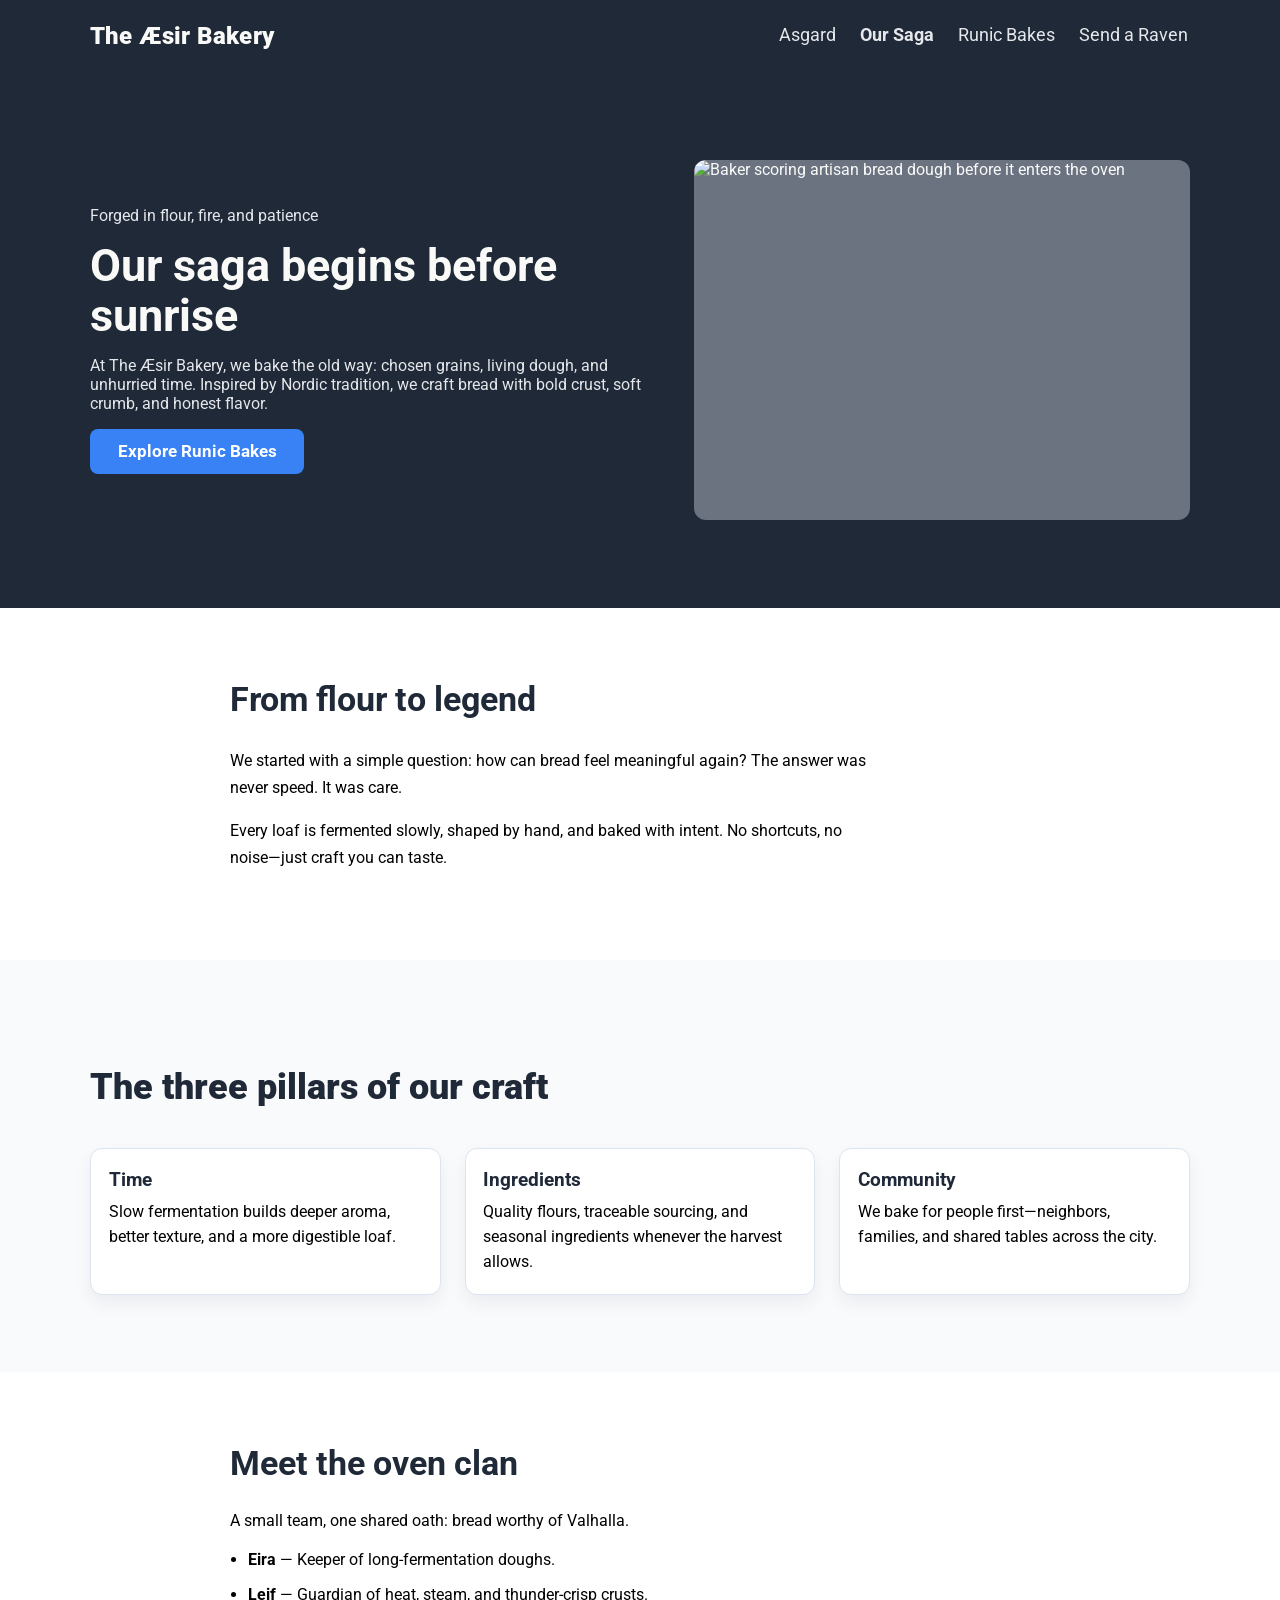
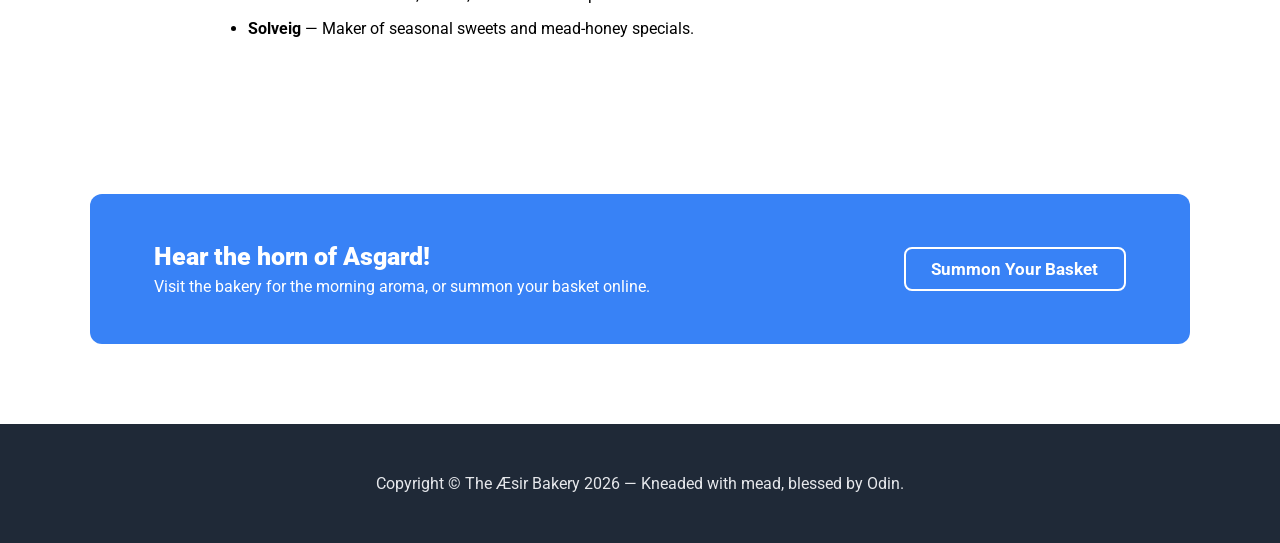
==== about.html @ 73070829 "about + css" ====
<!DOCTYPE html>
<html lang="en">

<head>
    <meta charset="UTF-8">
    <meta name="viewport" content="width=device-width, initial-scale=1.0">
    <title>The Æsir Bakery - Our Saga</title>
    <meta name="description"
        content="Discover the story of The Æsir Bakery: Nordic-inspired craft, slow fermentation, and handcrafted bread worthy of Valhalla.">
    <link rel="stylesheet" href="./assets/css/style.css">
</head>

<body>
    <a class="skip-link" href="#main-content">Skip to main content</a>

    <header class="header">
        <div class="container header-inner">
            <div class="logo">The Æsir Bakery</div>

            <input type="checkbox" id="menu-toggle" class="menu-toggle">

            <label for="menu-toggle" class="burger" aria-label="Open or close the menu">
                <span></span>
                <span></span>
                <span></span>
            </label>

            <nav class="nav" aria-label="Main navigation">
                <ul>
                    <li><a href="index.html">Asgard</a></li>
                    <li><a class="active" href="about.html" aria-current="page">Our Saga</a></li>
                    <li><a href="menu.html">Runic Bakes</a></li>
                    <li><a href="contact.html">Send a Raven</a></li>
                </ul>
            </nav>

            <label for="menu-toggle" class="backdrop" aria-hidden="true"></label>
        </div>
    </header>

    <main id="main-content">
        <section class="about-hero" aria-labelledby="about-hero-title">
            <div class="container about-hero-flex">
                <div class="about-hero-content">
                    <p class="eyebrow">Forged in flour, fire, and patience</p>
                    <h1 id="about-hero-title">Our saga begins before sunrise</h1>
                    <p>
                        At The Æsir Bakery, we bake the old way: chosen grains, living dough, and unhurried time.
                        Inspired by Nordic tradition, we craft bread with bold crust, soft crumb, and honest flavor.
                    </p>
                    <a href="menu.html" class="btn-blue">Explore Runic Bakes</a>
                </div>

                <figure class="about-hero-image">
                    <img src="https://images.unsplash.com/photo-1549931319-a545dcf3bc73?w=1000"
                        alt="Baker scoring artisan bread dough before it enters the oven" class="responsive-img">
                </figure>
            </div>
        </section>

        <section class="about-story" aria-labelledby="story-title">
            <div class="container narrow">
                <h2 id="story-title">From flour to legend</h2>
                <p>
                    We started with a simple question: how can bread feel meaningful again?
                    The answer was never speed. It was care.
                </p>
                <p>
                    Every loaf is fermented slowly, shaped by hand, and baked with intent.
                    No shortcuts, no noise—just craft you can taste.
                </p>
            </div>
        </section>

        <section class="about-values" aria-labelledby="values-title">
            <div class="container">
                <h2 id="values-title" class="info-header">The three pillars of our craft</h2>

                <div class="values-grid">
                    <article class="value-card" aria-labelledby="value-time-title">
                        <h3 id="value-time-title">Time</h3>
                        <p>Slow fermentation builds deeper aroma, better texture, and a more digestible loaf.</p>
                    </article>

                    <article class="value-card" aria-labelledby="value-ingredients-title">
                        <h3 id="value-ingredients-title">Ingredients</h3>
                        <p>Quality flours, traceable sourcing, and seasonal ingredients whenever the harvest allows.</p>
                    </article>

                    <article class="value-card" aria-labelledby="value-community-title">
                        <h3 id="value-community-title">Community</h3>
                        <p>We bake for people first—neighbors, families, and shared tables across the city.</p>
                    </article>
                </div>
            </div>
        </section>

        <section class="about-team" aria-labelledby="team-title">
            <div class="container narrow">
                <h2 id="team-title">Meet the oven clan</h2>
                <p class="team-intro">A small team, one shared oath: bread worthy of Valhalla.</p>
                <ul class="team-list">
                    <li><strong>Eira</strong> — Keeper of long-fermentation doughs.</li>
                    <li><strong>Leif</strong> — Guardian of heat, steam, and thunder-crisp crusts.</li>
                    <li><strong>Solveig</strong> — Maker of seasonal sweets and mead-honey specials.</li>
                </ul>
            </div>
        </section>

        <section class="cta-wrapper" aria-labelledby="about-cta-title">
            <div class="container">
                <div class="cta-banner">
                    <div class="cta-content">
                        <h2 id="about-cta-title" class="cta-title">Hear the horn of Asgard!</h2>
                        <p class="cta-text">
                            Visit the bakery for the morning aroma, or summon your basket online.
                        </p>
                    </div>
                    <a href="contact.html" class="btn-blue btn-outline-light">Summon Your Basket</a>
                </div>
            </div>
        </section>
    </main>

    <footer>
        <div>
            Copyright © The Æsir Bakery 2026 — Kneaded with mead, blessed by Odin.
        </div>
    </footer>
</body>

</html>
---- assets/css/style.css ----
@import url('https://fonts.googleapis.com/css2?family=Roboto:wght@300;400;700;900&display=swap');

:root {
    --dark-bg: #1f2937;
    --hero-main-text: #f9faf8;
    --secondary-text: #e5e7eb;
    --accent-blue: #3882f6;

    --header-h: 72px;
    --radius-lg: 14px;
    --radius-md: 10px;

    --overlay-bg: rgba(0, 0, 0, 0.36);
    --panel-bg: rgba(31, 41, 55, 0.96);

    --font-main: 'Roboto', sans-serif;
}

/* Some RESET */
*,
*::before,
*::after {
    box-sizing: border-box;
}

html,
body {
    margin: 0;
    padding: 0;
}

/* BASE */
body {
    font-family: var(--font-main);
    min-height: 100vh;
    display: flex;
    flex-direction: column;

    padding-top: var(--header-h);
}

main {
    flex: 1;
}

.sr-only {
    position: absolute;
    width: 1px;
    height: 1px;
    padding: 0;
    margin: -1px;
    overflow: hidden;
    clip-path: inset(50%);
    border: 0;
    white-space: nowrap;
}

a:focus-visible,
button:focus-visible {
    outline: 3px solid #93c5fd;
    outline-offset: 3px;
    border-radius: 8px;
}

.container {
    width: min(1100px, 100% - 2rem);
    margin-inline: auto;
}

.active {
    font-weight: bold;
}


.skip-link {
    position: absolute;
    left: 0.75rem;
    top: -100%;
    z-index: 2000;
    background: #111827;
    color: #fff;
    padding: 0.65rem 0.9rem;
    border-radius: 8px;
    text-decoration: none;
    font-weight: 700;
    transition: top 0.2s ease;
}

.skip-link:focus {
    top: 0.75rem;
}


/*                HEADER                 */

.header {
    background: var(--dark-bg);
    color: var(--hero-main-text);
    min-height: var(--header-h);

    position: fixed;
    top: 0;
    left: 0;
    width: 100%;

    z-index: 1400;
}

.header-inner {
    min-height: var(--header-h);
    display: flex;
    align-items: center;
    justify-content: space-between;
    position: relative;
}

.logo {
    font-size: clamp(1.1rem, 2vw, 1.5rem);
    font-weight: 900;
    letter-spacing: 0.2px;
}

/* TOGGLE STATE */
.menu-toggle {
    position: absolute;
    opacity: 0;
    pointer-events: none;
}

/* BURGER BUTTON */
.burger {
    width: 30px;
    height: 22px;
    display: flex;
    flex-direction: column;
    justify-content: space-between;
    cursor: pointer;
    z-index: 1301;
}

.burger span {
    width: 100%;
    height: 3px;
    border-radius: 999px;
    background: var(--hero-main-text);
    transition: transform 0.28s ease, opacity 0.2s ease;
}


/* NAV */
.nav {
    display: none;
    position: fixed;
    inset: 0;
    z-index: 1300;
    align-items: center;
    justify-content: center;
    padding: 20px;
}

.nav ul {
    width: min(86vw, 420px);
    list-style: none;
    margin: 0;
    padding: 32px 24px;
    display: flex;
    flex-direction: column;
    align-items: center;
    gap: 1.15rem;
    background: var(--panel-bg);
    border-radius: var(--radius-lg);
    box-shadow: 0 20px 50px rgba(0, 0, 0, 0.35);
}

.nav a {
    display: inline-block;
    text-decoration: none;
    color: var(--hero-main-text);
    font-size: clamp(1.3rem, 5vw, 1.9rem);
    line-height: 1.2;
    padding: 8px 10px;
    border-radius: var(--radius-md);
    transition: background-color 0.2s ease;
}

.nav a:hover {
    background: rgba(255, 255, 255, 0.1);
}

/* blur effect */
.backdrop {
    position: fixed;
    inset: 0;
    background: var(--overlay-bg);
    backdrop-filter: blur(6px);
    -webkit-backdrop-filter: blur(6px);

    opacity: 0;
    visibility: hidden;
    transition: opacity 0.25s ease, visibility 0.25s ease;
    z-index: 1200;
}

/* MENU LOGIC */
.menu-toggle:checked~.nav {
    display: flex;
}

.menu-toggle:checked~.backdrop {
    opacity: 1;
    visibility: visible;
}

/* Burger to X */
.menu-toggle:checked+.burger span:nth-child(1) {
    transform: translateY(9.5px) rotate(45deg);
}

.menu-toggle:checked+.burger span:nth-child(2) {
    opacity: 0;
}

.menu-toggle:checked+.burger span:nth-child(3) {
    transform: translateY(-9.5px) rotate(-45deg);
}

/* DESKTOP */
@media (min-width: 768px) {

    .burger,
    .backdrop {
        display: none;
    }

    .nav {
        display: flex;
        position: static;
        inset: auto;
        padding: 0;
        align-items: center;
        justify-content: flex-end;
        z-index: auto;
    }

    .nav ul {
        width: auto;
        padding: 0;
        background: none;
        border-radius: 0;
        box-shadow: none;

        flex-direction: row;
        gap: 1.25rem;
    }

    .nav a {
        font-size: 1.1rem;
        color: var(--secondary-text);
        padding: 4px 2px;
    }

    .nav a:hover {
        background: transparent;
        text-decoration: underline;
        text-underline-offset: 4px;
    }
}


/*          MAIN          */

/*             HERO             */
.hero {
    background-color: var(--dark-bg);
    color: var(--hero-main-text);
    padding-block: clamp(4rem, 9vw, 6.5rem);
}

.hero-flex {
    display: flex;
    align-items: center;
    gap: clamp(1.5rem, 4vw, 3rem);
}

.hero-content {
    flex: 1 1 380px;
}

.hero-content h1 {
    font-size: clamp(2rem, 5vw, 3rem);
    font-weight: 900;
    line-height: 1.1;
    margin-bottom: 0.5rem;
}

.hero-secondary {
    font-size: clamp(1rem, 2.2vw, 1.125rem);
    color: var(--secondary-text);
    margin-bottom: 1.5rem;
    max-width: 60ch;
}

.hero-image-placeholder {
    flex: 1 1 380px;
    border-radius: 12px;
    height: clamp(220px, 32vw, 300px);
    overflow: hidden;
    margin: 0;
    background-color: #6b7280;
}

.responsive-img {
    width: 100%;
    height: 100%;
    object-fit: cover;
}

/*             Buttons             */
.btn-blue {
    background-color: var(--accent-blue);
    color: #fff;
    border: 2px solid transparent;
    border-radius: 8px;
    padding: 0.65rem 1.6rem;
    font-size: 1.05rem;
    font-weight: 700;
    text-decoration: none;
    display: inline-block;
    transition: transform 0.15s ease, opacity 0.2s ease;
}

.btn-blue:hover {
    opacity: 0.92;
}

.btn-blue:active {
    transform: translateY(1px);
}

.btn-outline-light {
    border-color: #fff;
}

/*             INFO             */
.info-section {
    padding-block: clamp(3.5rem, 8vw, 5rem);
    text-align: center;
}

.info-header {
    font-size: clamp(1.8rem, 4vw, 2.25rem);
    font-weight: 900;
    color: var(--dark-bg);
    margin-bottom: 2.5rem;
}

.info-grid {
    display: flex;
    gap: clamp(1rem, 3vw, 2.5rem);
    justify-content: center;
    flex-wrap: wrap;
}

.info-card {
    width: min(180px, 100%);
}

.card-square {
    width: 100%;
    aspect-ratio: 1 / 1;
    border: 4px solid var(--accent-blue);
    border-radius: 15px;
    margin-bottom: 0.75rem;
    overflow: hidden;
}

.card-img {
    width: 100%;
    height: 100%;
    object-fit: cover;
    display: block;
}

/*             QUOTE             */
.quote-section {
    background-color: var(--secondary-text);
    padding-block: clamp(4rem, 9vw, 6.25rem);
}

.quote-wrap {
    max-width: 850px;
}

.quote-figure {
    margin: 0;
}

.quote-text {
    font-size: clamp(1.5rem, 4vw, 2.25rem);
    font-weight: 300;
    font-style: italic;
    color: var(--dark-bg);
    line-height: 1.25;
    margin: 0;
}

.quote-author {
    margin-top: 1rem;
    text-align: right;
    font-weight: 700;
    color: var(--dark-bg);
}

/*             CTA             */
.cta-wrapper {
    padding-block: clamp(3.5rem, 8vw, 5rem);
}

.cta-banner {
    background-color: var(--accent-blue);
    border-radius: 12px;
    padding: clamp(1.5rem, 4vw, 3rem) clamp(1.25rem, 5vw, 6rem);
    color: #fff;

    display: flex;
    justify-content: space-between;
    align-items: center;
    gap: 1.5rem;
}

.cta-title {
    font-size: clamp(1.4rem, 3vw, 1.55rem);
    font-weight: 900;
    margin: 0 0 0.35rem;
}

.cta-text {
    margin: 0;
}


@media (max-width: 768px) {

    .hero-flex,
    .cta-banner {
        flex-direction: column;
        text-align: center;
    }

    .hero-secondary {
        margin-inline: auto;
    }

    .quote-author {
        text-align: center;
    }
}

/*                FOOTER                 */
footer {
    background-color: var(--dark-bg);
    color: var(--secondary-text);
    padding: 50px 0;
    text-align: center;
    margin-top: auto;
}




/*                     ABOUT                       */


.about-hero {
    background-color: var(--dark-bg);
    color: var(--hero-main-text);
    padding-block: clamp(3.5rem, 8vw, 5.5rem);
}

.about-hero-flex {
    display: flex;
    align-items: center;
    gap: clamp(1.5rem, 4vw, 3rem);
}

.about-hero-content {
    flex: 1 1 420px;
}

.about-hero-content h1 {
    font-size: clamp(1.9rem, 4.8vw, 2.8rem);
    line-height: 1.1;
    margin: 0 0 1rem;
}

.about-hero-content p {
    color: var(--secondary-text);
    margin: 0 0 1rem;
    max-width: 62ch;
}

.about-hero-image {
    flex: 1 1 360px;
    margin: 0;
    border-radius: 12px;
    overflow: hidden;
    min-height: clamp(240px, 34vw, 360px);
    background: #6b7280;
}

.about-story,
.about-team {
    padding-block: clamp(3rem, 7vw, 4.5rem);
}

.about-story h2,
.about-team h2 {
    color: var(--dark-bg);
    font-size: clamp(1.6rem, 3.2vw, 2.1rem);
    margin-top: 0;
}

.about-story p {
    max-width: 72ch;
    line-height: 1.7;
    margin-bottom: 1rem;
}

.narrow {
    max-width: 820px;
}

.about-values {
    background: #f8fafc;
    padding-block: clamp(3.2rem, 7vw, 4.8rem);
}

.values-grid {
    display: grid;
    grid-template-columns: repeat(3, minmax(0, 1fr));
    gap: clamp(1rem, 2.5vw, 1.5rem);
}

.value-card {
    background: #fff;
    border: 1px solid #dbe4f0;
    border-radius: 12px;
    padding: 1.25rem 1.1rem;
    box-shadow: 0 8px 18px rgba(15, 23, 42, 0.06);
}

.value-card h3 {
    margin-top: 0;
    margin-bottom: 0.55rem;
    color: var(--dark-bg);
}

.value-card p {
    margin: 0;
    line-height: 1.55;
}

.team-list {
    margin: 0;
    padding-left: 1.1rem;
    max-width: 75ch;
    line-height: 1.7;
}

.team-list li+li {
    margin-top: 0.45rem;
}


@media (max-width: 900px) {
    .values-grid {
        grid-template-columns: 1fr;
    }
}

@media (max-width: 768px) {
    .about-hero-flex {
        flex-direction: column;
        text-align: center;
    }

    .about-hero-content p {
        margin-inline: auto;
    }

    .team-list {
        text-align: left;
    }
}
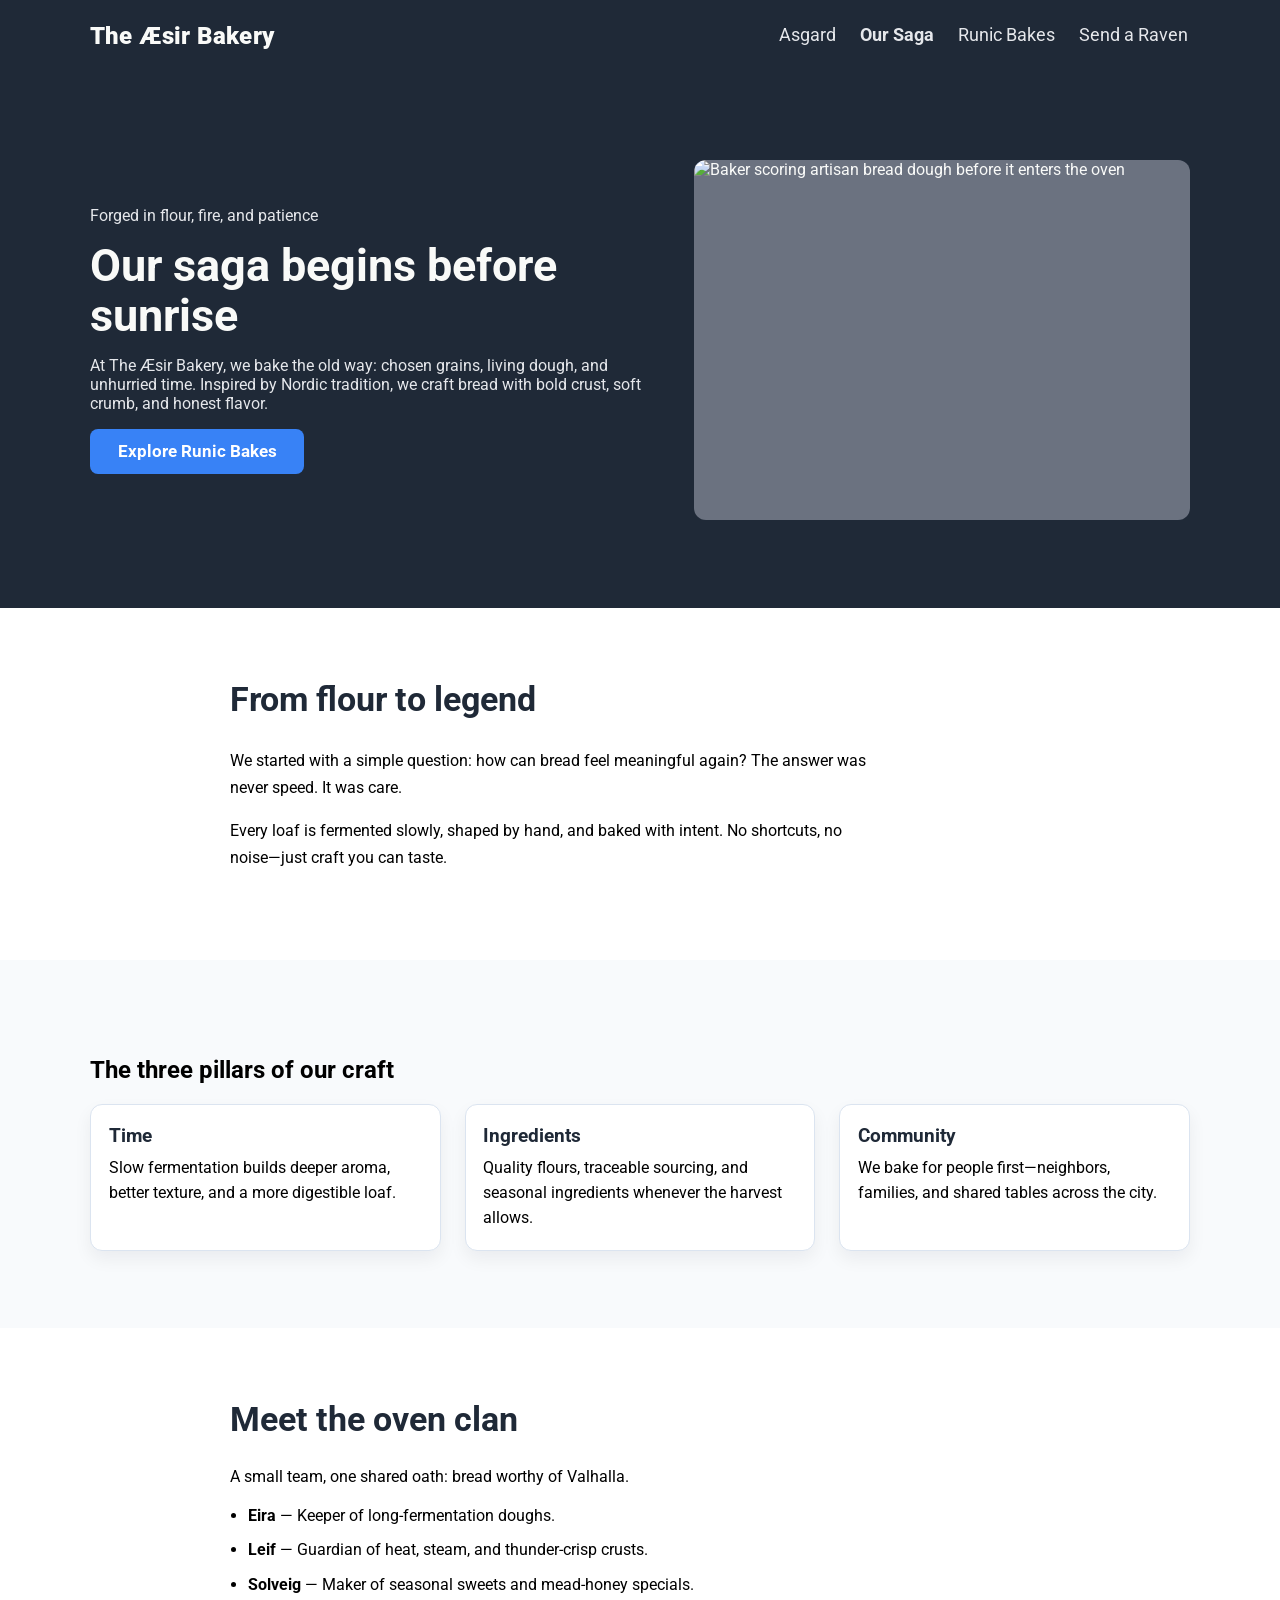
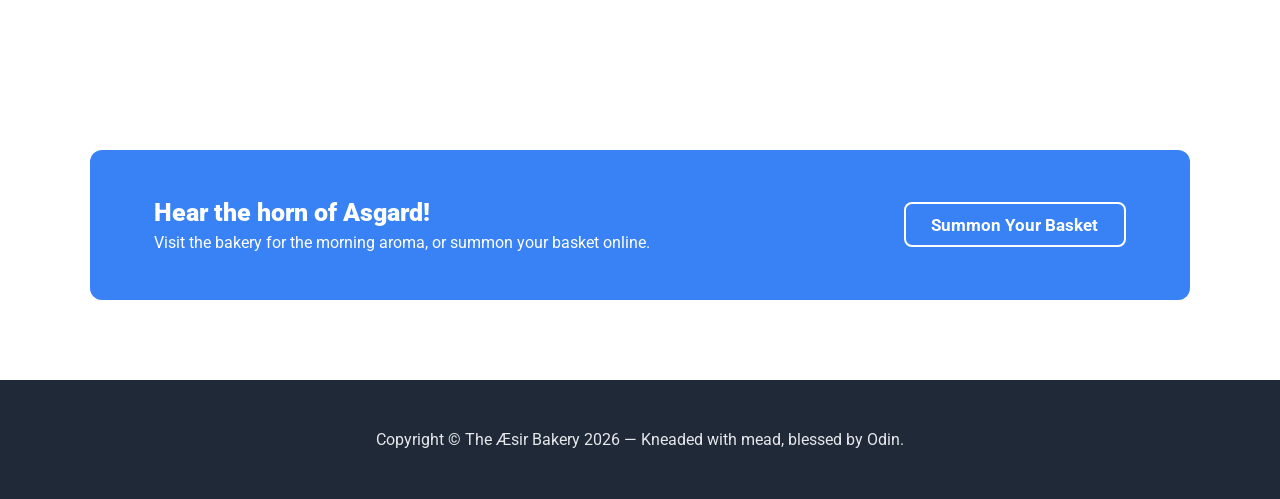
==== commit 6dc2cc26: "restyle css" ====
--- a/about.html
+++ b/about.html
@@ -7,7 +7,10 @@
     <title>The Æsir Bakery - Our Saga</title>
     <meta name="description"
         content="Discover the story of The Æsir Bakery: Nordic-inspired craft, slow fermentation, and handcrafted bread worthy of Valhalla.">
-    <link rel="stylesheet" href="./assets/css/style.css">
+    <link rel="stylesheet" href="./assets/css/base.css">
+    <link rel="stylesheet" href="./assets/css/layout.css">
+    <link rel="stylesheet" href="./assets/css/components.css">
+    <link rel="stylesheet" href="./assets/css/about.css">
 </head>
 
 <body>
--- a/assets/css/base.css
+++ b/assets/css/base.css
@@ -0,0 +1,73 @@
+@import url('https://fonts.googleapis.com/css2?family=Roboto:wght@300;400;700;900&display=swap');
+
+:root {
+    --dark-bg: #1f2937;
+    --hero-main-text: #f9faf8;
+    --secondary-text: #e5e7eb;
+    --accent-blue: #3882f6;
+
+    --header-h: 72px;
+    --radius-lg: 14px;
+    --radius-md: 10px;
+
+    --overlay-bg: rgba(0, 0, 0, 0.36);
+    --panel-bg: rgba(31, 41, 55, 0.96);
+
+    --font-main: 'Roboto', sans-serif;
+}
+
+*,
+*::before,
+*::after {
+    box-sizing: border-box;
+}
+
+html,
+body {
+    margin: 0;
+    padding: 0;
+}
+
+body {
+    font-family: var(--font-main);
+    min-height: 100vh;
+    display: flex;
+    flex-direction: column;
+    padding-top: var(--header-h);
+}
+
+main {
+    flex: 1;
+}
+
+.container {
+    width: min(1100px, 100% - 2rem);
+    margin-inline: auto;
+}
+
+.narrow {
+    max-width: 820px;
+}
+
+.sr-only {
+    position: absolute;
+    width: 1px;
+    height: 1px;
+    padding: 0;
+    margin: -1px;
+    overflow: hidden;
+    clip-path: inset(50%);
+    border: 0;
+    white-space: nowrap;
+}
+
+a:focus-visible,
+button:focus-visible {
+    outline: 3px solid #93c5fd;
+    outline-offset: 3px;
+    border-radius: 8px;
+}
+
+.active {
+    font-weight: bold;
+}
--- a/assets/css/layout.css
+++ b/assets/css/layout.css
@@ -0,0 +1,189 @@
+.skip-link {
+    position: absolute;
+    left: 0.75rem;
+    top: -100%;
+    z-index: 2000;
+    background: #111827;
+    color: #fff;
+    padding: 0.65rem 0.9rem;
+    border-radius: 8px;
+    text-decoration: none;
+    font-weight: 700;
+    transition: top 0.2s ease;
+}
+
+.skip-link:focus {
+    top: 0.75rem;
+}
+
+/* HEADER */
+.header {
+    background: var(--dark-bg);
+    color: var(--hero-main-text);
+    min-height: var(--header-h);
+    position: fixed;
+    top: 0;
+    left: 0;
+    width: 100%;
+    z-index: 1400;
+}
+
+.header-inner {
+    min-height: var(--header-h);
+    display: flex;
+    align-items: center;
+    justify-content: space-between;
+    position: relative;
+}
+
+.logo {
+    font-size: clamp(1.1rem, 2vw, 1.5rem);
+    font-weight: 900;
+    letter-spacing: 0.2px;
+}
+
+.menu-toggle {
+    position: absolute;
+    opacity: 0;
+    pointer-events: none;
+}
+
+.burger {
+    width: 30px;
+    height: 22px;
+    display: flex;
+    flex-direction: column;
+    justify-content: space-between;
+    cursor: pointer;
+    z-index: 1301;
+}
+
+.burger span {
+    width: 100%;
+    height: 3px;
+    border-radius: 999px;
+    background: var(--hero-main-text);
+    transition: transform 0.28s ease, opacity 0.2s ease;
+}
+
+.nav {
+    display: none;
+    position: fixed;
+    inset: 0;
+    z-index: 1300;
+    align-items: center;
+    justify-content: center;
+    padding: 20px;
+}
+
+.nav ul {
+    width: min(86vw, 420px);
+    list-style: none;
+    margin: 0;
+    padding: 32px 24px;
+    display: flex;
+    flex-direction: column;
+    align-items: center;
+    gap: 1.15rem;
+    background: var(--panel-bg);
+    border-radius: var(--radius-lg);
+    box-shadow: 0 20px 50px rgba(0, 0, 0, 0.35);
+}
+
+.nav a {
+    display: inline-block;
+    text-decoration: none;
+    color: var(--hero-main-text);
+    font-size: clamp(1.3rem, 5vw, 1.9rem);
+    line-height: 1.2;
+    padding: 8px 10px;
+    border-radius: var(--radius-md);
+    transition: background-color 0.2s ease;
+}
+
+.nav a:hover {
+    background: rgba(255, 255, 255, 0.1);
+}
+
+.backdrop {
+    position: fixed;
+    inset: 0;
+    background: var(--overlay-bg);
+    backdrop-filter: blur(6px);
+    -webkit-backdrop-filter: blur(6px);
+    opacity: 0;
+    visibility: hidden;
+    transition: opacity 0.25s ease, visibility 0.25s ease;
+    z-index: 1200;
+}
+
+.menu-toggle:checked~.nav {
+    display: flex;
+}
+
+.menu-toggle:checked~.backdrop {
+    opacity: 1;
+    visibility: visible;
+}
+
+.menu-toggle:checked+.burger span:nth-child(1) {
+    transform: translateY(9.5px) rotate(45deg);
+}
+
+.menu-toggle:checked+.burger span:nth-child(2) {
+    opacity: 0;
+}
+
+.menu-toggle:checked+.burger span:nth-child(3) {
+    transform: translateY(-9.5px) rotate(-45deg);
+}
+
+/* FOOTER */
+footer {
+    background-color: var(--dark-bg);
+    color: var(--secondary-text);
+    padding: 50px 0;
+    text-align: center;
+    margin-top: auto;
+}
+
+/* Desktop nav */
+@media (min-width: 768px) {
+
+    .burger,
+    .backdrop {
+        display: none;
+    }
+
+    .nav {
+        display: flex;
+        position: static;
+        inset: auto;
+        padding: 0;
+        align-items: center;
+        justify-content: flex-end;
+        z-index: auto;
+    }
+
+    .nav ul {
+        width: auto;
+        padding: 0;
+        background: none;
+        border-radius: 0;
+        box-shadow: none;
+        flex-direction: row;
+        gap: 1.25rem;
+    }
+
+    .nav a {
+        font-size: 1.1rem;
+        color: var(--secondary-text);
+        padding: 4px 2px;
+    }
+
+    .nav a:hover {
+        background: transparent;
+        text-decoration: underline;
+        text-underline-offset: 4px;
+    }
+}
--- a/assets/css/components.css
+++ b/assets/css/components.css
@@ -0,0 +1,66 @@
+.responsive-img {
+    width: 100%;
+    height: 100%;
+    object-fit: cover;
+}
+
+/* buttons */
+.btn-blue {
+    background-color: var(--accent-blue);
+    color: #fff;
+    border: 2px solid transparent;
+    border-radius: 8px;
+    padding: 0.65rem 1.6rem;
+    font-size: 1.05rem;
+    font-weight: 700;
+    text-decoration: none;
+    display: inline-block;
+    transition: transform 0.15s ease, opacity 0.2s ease;
+}
+
+.btn-blue:hover {
+    opacity: 0.92;
+}
+
+.btn-blue:active {
+    transform: translateY(1px);
+}
+
+.btn-outline-light {
+    border-color: #fff;
+}
+
+/* CTA shared */
+.cta-wrapper {
+    padding-block: clamp(3.5rem, 8vw, 5rem);
+}
+
+.cta-banner {
+    background-color: var(--accent-blue);
+    border-radius: 12px;
+    padding: clamp(1.5rem, 4vw, 3rem) clamp(1.25rem, 5vw, 6rem);
+    color: #fff;
+    display: flex;
+    flex-direction: column;
+    text-align: center;
+    justify-content: space-between;
+    align-items: center;
+    gap: 1.5rem;
+}
+
+.cta-title {
+    font-size: clamp(1.4rem, 3vw, 1.55rem);
+    font-weight: 900;
+    margin: 0 0 0.35rem;
+}
+
+.cta-text {
+    margin: 0;
+}
+
+@media (min-width: 768px) {
+    .cta-banner {
+        flex-direction: row;
+        text-align: left;
+    }
+}
--- a/assets/css/about.css
+++ b/assets/css/about.css
@@ -0,0 +1,115 @@
+.about-hero {
+    background-color: var(--dark-bg);
+    color: var(--hero-main-text);
+    padding-block: clamp(3.5rem, 8vw, 5.5rem);
+}
+
+.about-hero-flex {
+    display: flex;
+    flex-direction: column;
+    text-align: center;
+    align-items: center;
+    gap: clamp(1.5rem, 4vw, 3rem);
+}
+
+.about-hero-content {
+    flex: 1 1 420px;
+}
+
+.about-hero-content h1 {
+    font-size: clamp(1.9rem, 4.8vw, 2.8rem);
+    line-height: 1.1;
+    margin: 0 0 1rem;
+}
+
+.about-hero-content p {
+    color: var(--secondary-text);
+    margin: 0 auto 1rem;
+    max-width: 62ch;
+}
+
+.about-hero-image {
+    flex: 1 1 360px;
+    margin: 0;
+    border-radius: 12px;
+    overflow: hidden;
+    min-height: clamp(240px, 34vw, 360px);
+    background: #6b7280;
+}
+
+.about-story,
+.about-team {
+    padding-block: clamp(3rem, 7vw, 4.5rem);
+}
+
+.about-story h2,
+.about-team h2 {
+    color: var(--dark-bg);
+    font-size: clamp(1.6rem, 3.2vw, 2.1rem);
+    margin-top: 0;
+}
+
+.about-story p {
+    max-width: 72ch;
+    line-height: 1.7;
+    margin-bottom: 1rem;
+}
+
+.about-values {
+    background: #f8fafc;
+    padding-block: clamp(3.2rem, 7vw, 4.8rem);
+}
+
+.values-grid {
+    display: grid;
+    grid-template-columns: 1fr;
+    gap: clamp(1rem, 2.5vw, 1.5rem);
+}
+
+.value-card {
+    background: #fff;
+    border: 1px solid #dbe4f0;
+    border-radius: 12px;
+    padding: 1.25rem 1.1rem;
+    box-shadow: 0 8px 18px rgba(15, 23, 42, 0.06);
+}
+
+.value-card h3 {
+    margin-top: 0;
+    margin-bottom: 0.55rem;
+    color: var(--dark-bg);
+}
+
+.value-card p {
+    margin: 0;
+    line-height: 1.55;
+}
+
+.team-list {
+    margin: 0;
+    padding-left: 1.1rem;
+    max-width: 75ch;
+    line-height: 1.7;
+    text-align: left;
+}
+
+.team-list li+li {
+    margin-top: 0.45rem;
+}
+
+@media (min-width: 768px) {
+    .about-hero-flex {
+        flex-direction: row;
+        text-align: left;
+    }
+
+    .about-hero-content p {
+        margin-inline: 0;
+    }
+}
+
+@media (min-width: 900px) {
+    .values-grid {
+        grid-template-columns: repeat(3, minmax(0, 1fr));
+    }
+}
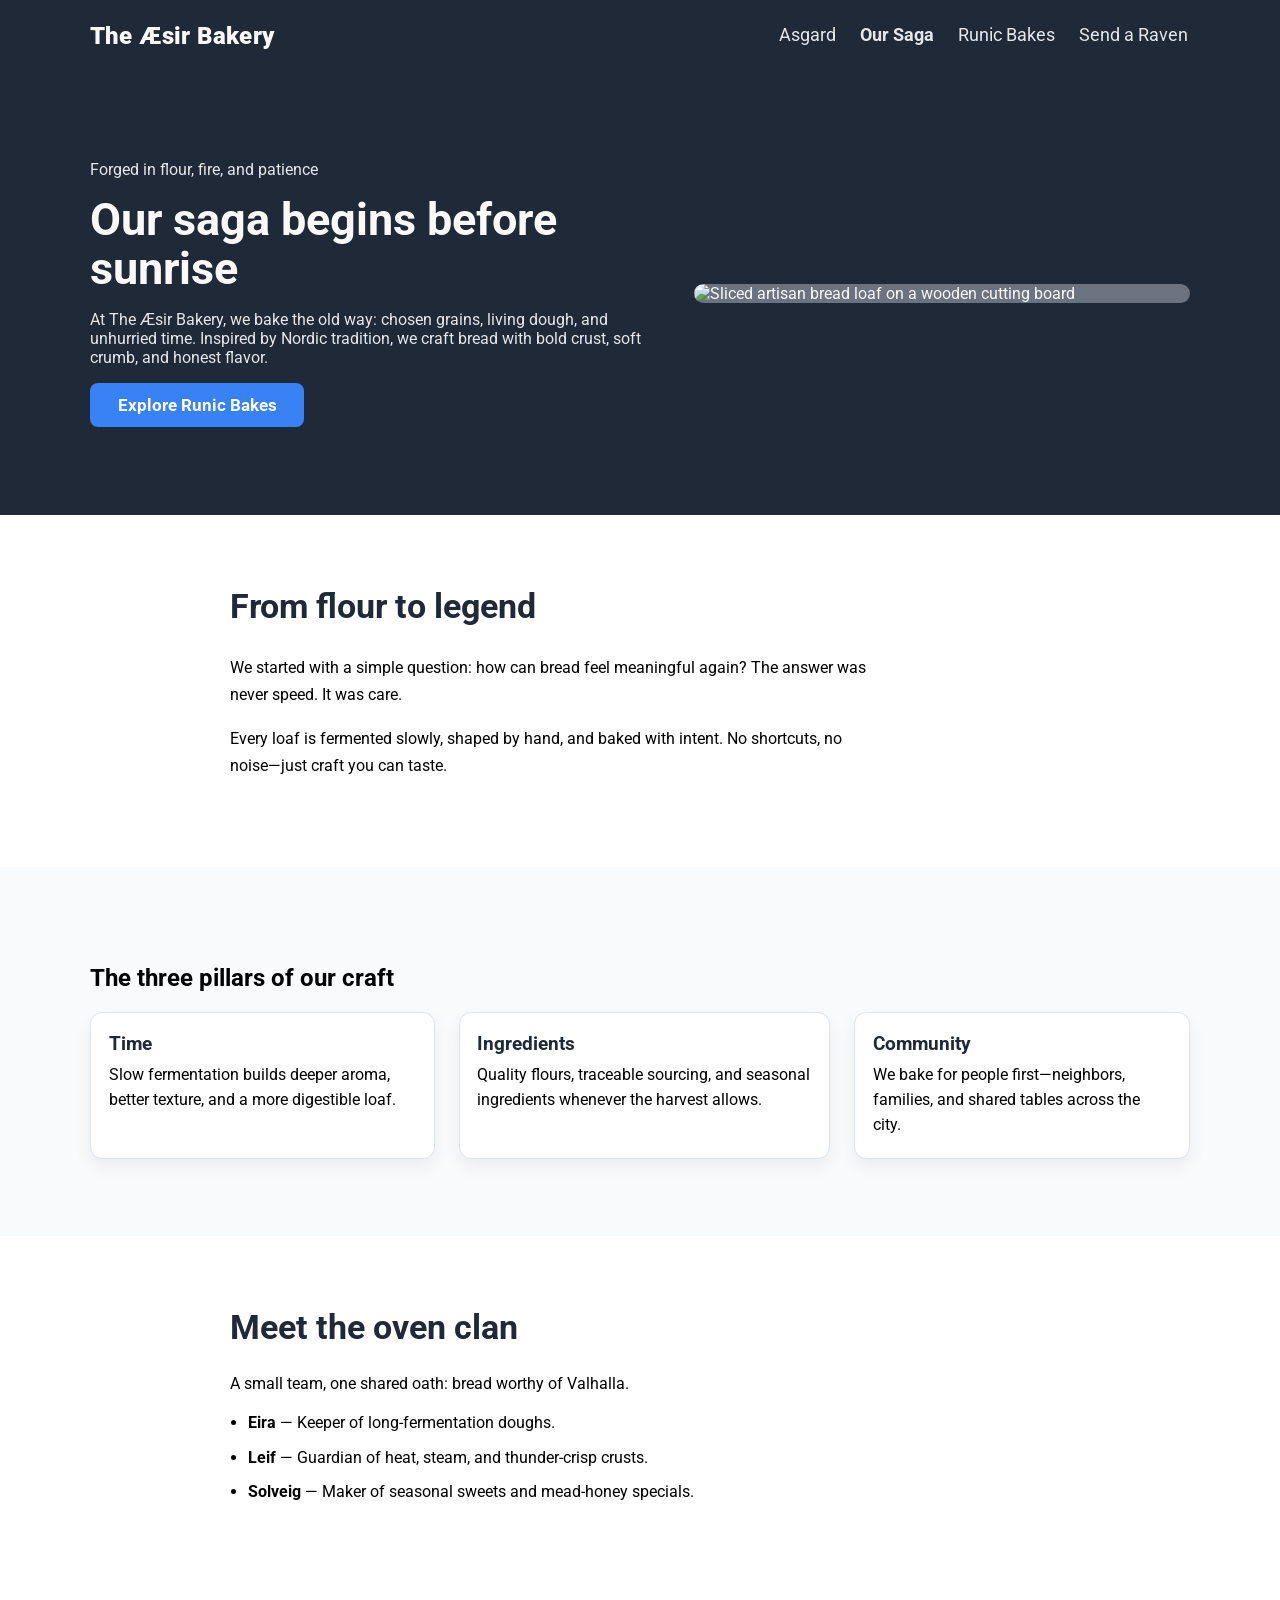
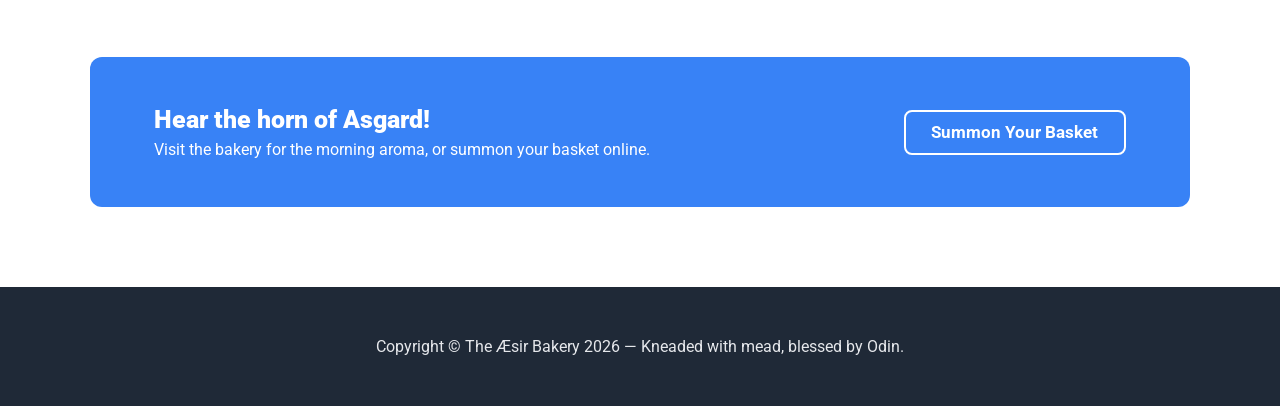
==== commit 7d4bd6e3: "hotfixes css about hero image" ====
--- a/about.html
+++ b/about.html
@@ -56,7 +56,7 @@
 
                 <figure class="about-hero-image">
                     <img src="https://images.unsplash.com/photo-1549931319-a545dcf3bc73?w=1000"
-                        alt="Baker scoring artisan bread dough before it enters the oven" class="responsive-img">
+                        alt="Sliced artisan bread loaf on a wooden cutting board" class="responsive-img">
                 </figure>
             </div>
         </section>
--- a/assets/css/layout.css
+++ b/assets/css/layout.css
@@ -147,7 +147,7 @@
     margin-top: auto;
 }
 
-/* Desktop nav */
+
 @media (min-width: 768px) {
 
     .burger,
--- a/assets/css/components.css
+++ b/assets/css/components.css
@@ -2,6 +2,7 @@
     width: 100%;
     height: 100%;
     object-fit: cover;
+    display: block;
 }
 
 /* buttons */
--- a/assets/css/about.css
+++ b/assets/css/about.css
@@ -33,7 +33,6 @@
     margin: 0;
     border-radius: 12px;
     overflow: hidden;
-    min-height: clamp(240px, 34vw, 360px);
     background: #6b7280;
 }
 
@@ -61,8 +60,7 @@
 }
 
 .values-grid {
-    display: grid;
-    grid-template-columns: 1fr;
+    display: flex;
     gap: clamp(1rem, 2.5vw, 1.5rem);
 }
 
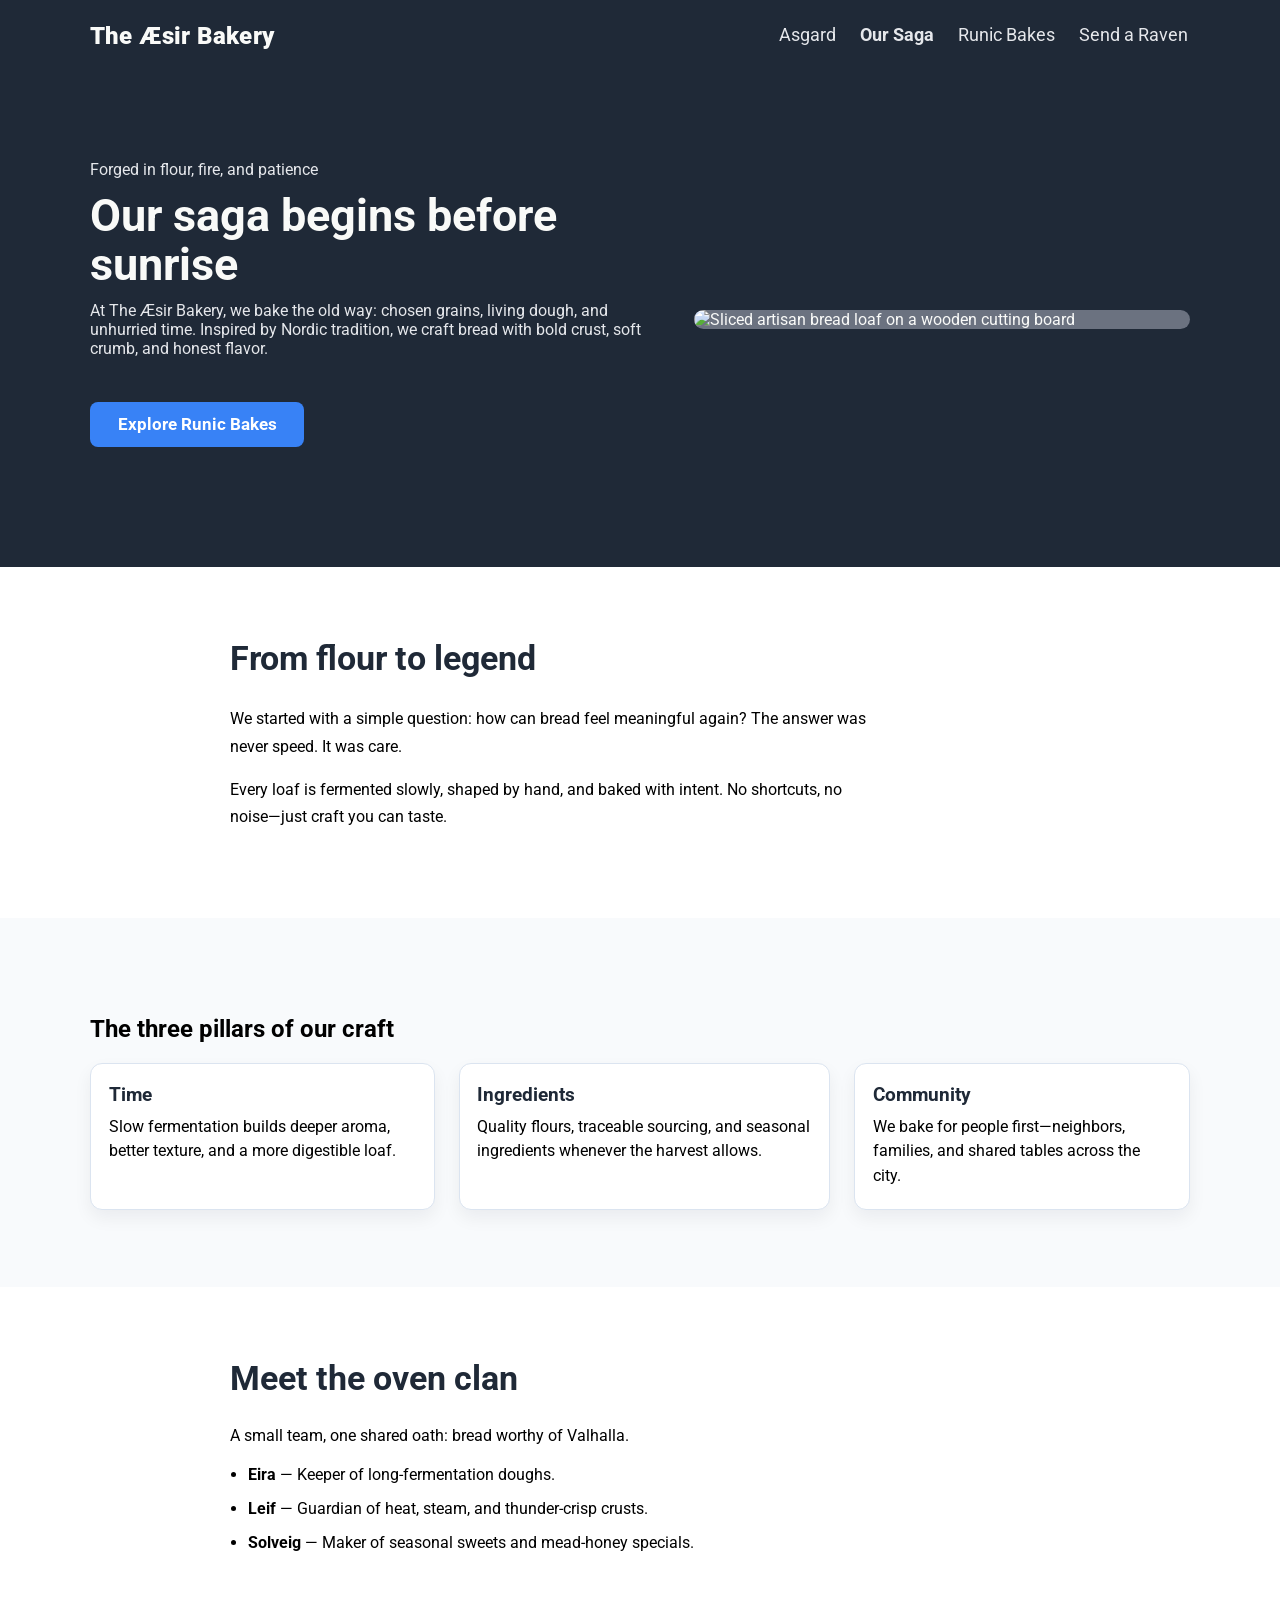
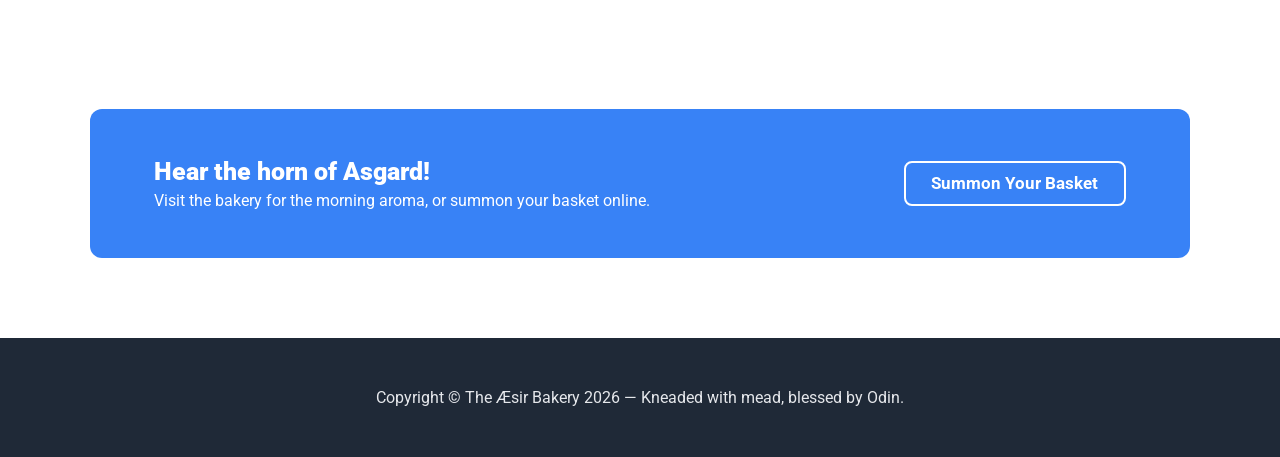
==== commit cfdb4b6e: "about + home css adjustment" ====
--- a/about.html
+++ b/about.html
@@ -79,7 +79,7 @@
             <div class="container">
                 <h2 id="values-title" class="info-header">The three pillars of our craft</h2>
 
-                <div class="values-grid">
+                <div class="values-flex">
                     <article class="value-card" aria-labelledby="value-time-title">
                         <h3 id="value-time-title">Time</h3>
                         <p>Slow fermentation builds deeper aroma, better texture, and a more digestible loaf.</p>
--- a/assets/css/about.css
+++ b/assets/css/about.css
@@ -1,7 +1,7 @@
 .about-hero {
     background-color: var(--dark-bg);
     color: var(--hero-main-text);
-    padding-block: clamp(3.5rem, 8vw, 5.5rem);
+    padding-block: 2.2rem 2.6rem;
 }
 
 .about-hero-flex {
@@ -9,36 +9,42 @@
     flex-direction: column;
     text-align: center;
     align-items: center;
-    gap: clamp(1.5rem, 4vw, 3rem);
+    gap: 1rem;
 }
 
 .about-hero-content {
-    flex: 1 1 420px;
+    flex: 1 1 auto;
+    margin-bottom: 2rem;
 }
 
 .about-hero-content h1 {
     font-size: clamp(1.9rem, 4.8vw, 2.8rem);
     line-height: 1.1;
-    margin: 0 0 1rem;
+    margin: 0 0 0.7rem;
 }
 
 .about-hero-content p {
     color: var(--secondary-text);
-    margin: 0 auto 1rem;
+    margin: 0 auto 0.75rem;
     max-width: 62ch;
 }
 
+.about-hero-content a {
+    margin-top: 2rem;
+}
+
 .about-hero-image {
-    flex: 1 1 360px;
+    flex: 1 1 auto;
     margin: 0;
     border-radius: 12px;
     overflow: hidden;
     background: #6b7280;
+    max-height: 280px;
 }
 
 .about-story,
 .about-team {
-    padding-block: clamp(3rem, 7vw, 4.5rem);
+    padding-block: 2rem 2.4rem;
 }
 
 .about-story h2,
@@ -56,11 +62,12 @@
 
 .about-values {
     background: #f8fafc;
-    padding-block: clamp(3.2rem, 7vw, 4.8rem);
+    padding-block: 2.2rem 2.6rem;
 }
 
-.values-grid {
+.values-flex {
     display: flex;
+    flex-direction: column;
     gap: clamp(1rem, 2.5vw, 1.5rem);
 }
 
@@ -96,18 +103,41 @@
 }
 
 @media (min-width: 768px) {
+    .about-hero {
+        padding-block: clamp(3.5rem, 8vw, 5.5rem);
+    }
+
     .about-hero-flex {
         flex-direction: row;
         text-align: left;
+        gap: clamp(1.5rem, 4vw, 3rem);
+    }
+
+    .about-hero-content {
+        flex: 1 1 420px;
     }
 
     .about-hero-content p {
         margin-inline: 0;
     }
-}
 
-@media (min-width: 900px) {
-    .values-grid {
-        grid-template-columns: repeat(3, minmax(0, 1fr));
+    .about-hero-image {
+        flex: 1 1 360px;
+        max-height: 300px;
+        display: flex;
+        align-items: center;
+    }
+
+    .about-story,
+    .about-team {
+        padding-block: clamp(3rem, 7vw, 4.5rem);
+    }
+
+    .about-values {
+        padding-block: clamp(3.2rem, 7vw, 4.8rem);
+    }
+
+    .values-flex {
+        flex-direction: row;
     }
 }
